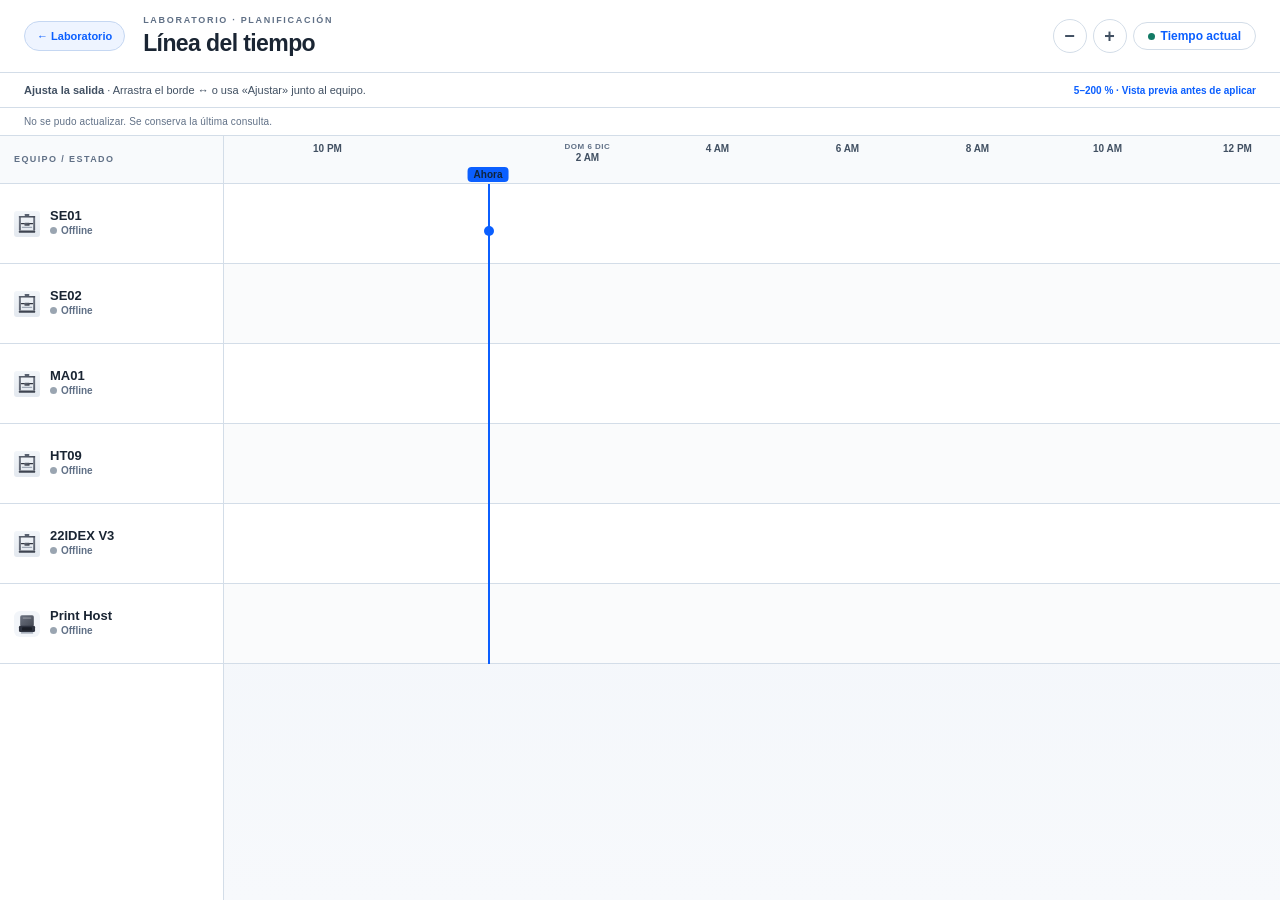
==== web/timeline.html @ 2740b469 "Publish Inmateriis lab dashboard and bounded editable print timeline" ====
<!DOCTYPE html>
<html lang="es">
<head>
  <meta charset="UTF-8">
  <meta name="viewport" content="width=device-width, initial-scale=1.0">
  <title>Timeline — Laboratorio de prototipado</title>
  <style>
    :root {
      --bg: linear-gradient(180deg,#edf2f8 0%,#f7f9fc 100%);
      --panel: #ffffff;
      --line: #d3dde8;
      --ink: #1a2533;
      --ink2: #415062;
      --ink3: #607086;
      --blue: #0b5fff;
      --green: #127a65;
      --green-bg: #e9f7f3;
      --green-border: #bfe8dd;
      --bad: #c0392b;
    }
    * { box-sizing: border-box; margin: 0; padding: 0; }
    body {
      font-family: "Segoe UI", Tahoma, sans-serif;
      background: var(--bg);
      color: var(--ink);
      height: 100dvh;
      display: flex;
      flex-direction: column;
      overflow: hidden;
    }

    /* ── HEADER ── */
    .header {
      display: flex;
      align-items: center;
      gap: 14px;
      padding: 14px 20px;
      background: var(--panel);
      border-bottom: 1px solid var(--line);
      flex-shrink: 0;
      box-shadow: 0 2px 8px rgba(23,33,43,.06);
    }
    .back-link {
      display: inline-flex; align-items: center; gap: 6px;
      font-size: 13px; font-weight: 700; color: var(--blue);
      text-decoration: none; border: 1px solid #c5d7f2;
      background: #eef4ff; border-radius: 999px; padding: 6px 12px;
      transition: background .12s;
    }
    .back-link:hover { background: #dde9ff; }
    .header-title {
      font-size: 20px; font-weight: 800; color: var(--ink); flex: 1;
    }
    .ctrl-group { display: flex; align-items: center; gap: 6px; }
    .ctrl-btn {
      display: inline-flex; align-items: center; justify-content: center;
      width: 34px; height: 34px;
      border: 1.5px solid var(--line); background: var(--panel);
      border-radius: 999px; font-size: 18px; font-weight: 700;
      color: var(--ink2); cursor: pointer; transition: background .12s, transform .1s;
      user-select: none;
    }
    .ctrl-btn:hover { background: #eef2f7; transform: scale(1.07); }
    .ctrl-btn-text {
      display: inline-flex; align-items: center; gap: 6px;
      border: 1.5px solid var(--line); background: var(--panel);
      border-radius: 999px; padding: 6px 14px; font-size: 12px;
      font-weight: 700; color: var(--blue); cursor: pointer;
      transition: background .12s;
    }
    .ctrl-btn-text:hover { background: #eef4ff; }
    .refresh-dot {
      width: 7px; height: 7px; border-radius: 50%;
      background: var(--green); display: inline-block;
      animation: pulse 2.5s ease-in-out infinite;
    }
    @keyframes pulse { 0%,100%{opacity:1} 50%{opacity:.3} }

    /* ── LAYOUT ── */
    .layout {
      display: flex;
      flex: 1;
      overflow: hidden;
    }

    /* ── SIDEBAR ── */
    .sidebar {
      width: 210px;
      flex-shrink: 0;
      border-right: 1px solid var(--line);
      background: var(--panel);
      display: flex;
      flex-direction: column;
      overflow: hidden;
    }
    .sidebar-spacer {
      height: 48px; /* same height as time-axis-header */
      border-bottom: 1px solid var(--line);
      background: #f8fafc;
      flex-shrink: 0;
    }
    .sidebar-rows {
      flex: 1;
      overflow-y: auto;
    }
    .printer-row-sidebar {
      height: 80px;
      display: flex;
      align-items: center;
      gap: 12px;
      padding: 0 16px;
      border-bottom: 1px solid var(--line);
      background: var(--panel);
    }
    .printer-icon-wrap {
      width: 42px; height: 42px; flex-shrink: 0;
      border-radius: 10px; overflow: hidden;
      background: #d8dde4;
      border: 1px solid #c4ccd6;
      display: flex; align-items: center; justify-content: center;
    }
    .printer-icon-wrap img {
      width: 100%;
      height: 100%;
      object-fit: cover;
      display: block;
      background: #e7ebf1;
    }
    .printer-icon-wrap svg { width: 42px; height: 42px; display: block; }
    .printer-info { min-width: 0; }
    .printer-name-label {
      font-size: 14px; font-weight: 800; color: var(--ink);
      white-space: nowrap; overflow: hidden; text-overflow: ellipsis;
    }
    .printer-status-label {
      font-size: 11px; font-weight: 600; color: var(--ink3);
      display: flex; align-items: center; gap: 4px; margin-top: 2px;
    }
    .status-dot {
      width: 7px; height: 7px; border-radius: 50%; flex-shrink: 0;
    }
    .dot-printing { background: var(--blue); }
    .dot-paused   { background: #f59e0b; }
    .dot-standby  { background: var(--blue); }
    .dot-complete { background: var(--green); }
    .dot-offline  { background: #9aa5b1; }
    .dot-error    { background: var(--bad); }

    /* ── TIMELINE AREA ── */
    .timeline-outer {
      flex: 1;
      overflow: hidden;
      display: flex;
      flex-direction: column;
    }
    .timeline-scroll {
      flex: 1;
      overflow-x: auto;
      overflow-y: hidden;
      position: relative;
      cursor: grab;
    }
    .timeline-scroll:active { cursor: grabbing; }
    .timeline-inner {
      position: relative;
      height: 100%;
      /* width set by JS */
    }

    /* Time axis header */
    .time-axis-header {
      height: 48px;
      position: sticky;
      top: 0;
      z-index: 10;
      background: #f8fafc;
      border-bottom: 1px solid var(--line);
      pointer-events: none;
    }
    .time-label {
      position: absolute;
      top: 0;
      transform: translateX(-50%);
      display: flex;
      flex-direction: column;
      align-items: center;
      padding-top: 6px;
    }
    .time-label-date {
      font-size: 10px; font-weight: 700; color: var(--ink3);
      text-transform: uppercase; letter-spacing: .06em;
    }
    .time-label-hour {
      font-size: 12px; font-weight: 600; color: var(--ink2); margin-top: 1px;
    }
    .time-label-now .time-label-hour {
      color: var(--blue); font-weight: 800;
    }

    /* Grid lines */
    .grid-line {
      position: absolute;
      top: 0; bottom: 0;
      width: 1px;
      background: var(--line);
      opacity: .7;
      pointer-events: none;
    }

    /* Now line */
    .now-line {
      position: absolute;
      top: 0; bottom: 0;
      width: 2px;
      background: var(--blue);
      z-index: 8;
      pointer-events: none;
    }
    .now-dot {
      position: absolute;
      top: 42px;
      left: 50%;
      transform: translateX(-50%);
      width: 10px; height: 10px;
      border-radius: 50%;
      background: var(--blue);
    }

    /* Printer rows in timeline */
    .printer-row-timeline {
      position: absolute;
      left: 0; right: 0;
      height: 80px;
      border-bottom: 1px solid var(--line);
    }
    .printer-row-timeline:nth-child(odd) { background: #fafcfe; }
    .printer-row-timeline:nth-child(even) { background: #f4f7fc; }

    /* Job blocks */
    .job-block {
      position: absolute;
      top: 10px;
      height: 60px;
      border-radius: 10px;
      padding: 6px 10px;
      overflow: hidden;
      cursor: default;
      border: 1.5px solid;
      transition: filter .1s, transform .1s;
    }
    .job-block:hover { filter: brightness(.96); transform: scaleY(1.02); z-index: 5; }
    .job-block.printing  { background: #dbeafe; border-color: #93c5fd; }
    .job-block.paused    { background: #fef3c7; border-color: #fcd34d; }
    .job-block.completed { background: var(--green-bg); border-color: var(--green-border); }
    .job-block.queued    { background: #f3f4f6; border-color: #d1d5db; }
    .job-block.error     { background: #fee2e2; border-color: #fca5a5; }
    .job-block-name {
      font-size: 12px; font-weight: 700; color: var(--ink);
      white-space: nowrap; overflow: hidden; text-overflow: ellipsis;
    }
    .job-block-meta {
      font-size: 11px; color: var(--ink3); margin-top: 2px;
      white-space: nowrap; overflow: hidden; text-overflow: ellipsis;
      display: flex; align-items: center; gap: 4px;
    }
    .job-block-dot { width: 6px; height: 6px; border-radius: 50%; flex-shrink: 0; }

    /* Loading / empty state */
    .loading-row {
      position: absolute;
      height: 80px;
      display: flex;
      align-items: center;
      padding-left: 16px;
      font-size: 12px;
      color: var(--ink3);
    }

    /* Tooltip */
    .tooltip {
      position: fixed;
      z-index: 100;
      background: #1a2533;
      color: #fff;
      border-radius: 10px;
      padding: 10px 14px;
      font-size: 12px;
      pointer-events: none;
      opacity: 0;
      transition: opacity .15s;
      max-width: 260px;
      box-shadow: 0 8px 24px rgba(0,0,0,.25);
    }
    .tooltip.visible { opacity: 1; }
    .tooltip-name { font-weight: 800; font-size: 13px; margin-bottom: 4px; }
    .tooltip-row { display: flex; justify-content: space-between; gap: 12px; margin-top: 3px; color: #c8d5e4; }

    /* Scrollbar */
    .timeline-scroll::-webkit-scrollbar { height: 6px; }
    .timeline-scroll::-webkit-scrollbar-track { background: #edf2f8; }
    .timeline-scroll::-webkit-scrollbar-thumb { background: #c5d0db; border-radius: 3px; }
    .layout,.timeline-outer,.timeline-scroll{min-width:0;min-height:0}.printer-row-timeline:nth-child(odd){background:var(--panel)}.printer-row-timeline:nth-child(even){background:color-mix(in srgb,var(--panel),var(--line) 12%)}
    .printer-eta{font-size:10px;font-weight:750;color:var(--green);margin-top:4px;line-height:1.25}
    .printer-queue{font-size:10px;color:var(--ink3);margin-top:2px}.printer-icon-wrap{width:30px;height:30px}.printer-row-sidebar{padding:0 10px;gap:8px}
    .job-eta{font-size:10px;font-weight:800;margin-top:3px;color:var(--ink2);white-space:nowrap}.job-block{cursor:pointer}.job-block:focus-visible{outline:3px solid var(--blue);outline-offset:2px}.job-block.cancelled{background:#fff0e5;border-color:#e7a57b}
    .tooltip.pinned{pointer-events:auto}.tooltip-close{display:none;margin-top:10px;border:1px solid #849aaa;background:transparent;color:white;border-radius:6px;padding:5px 12px;cursor:pointer}.tooltip.pinned .tooltip-close{display:block}.tooltip-name{overflow-wrap:anywhere}.tooltip{max-width:280px}
    .timeline-scroll{overflow-y:auto}.sidebar-rows{scrollbar-width:none}.timeline-message{font-size:11px;padding:8px 16px;color:var(--ink3);background:var(--panel);border-bottom:1px solid var(--line)}
    @media(max-width:650px){.header{padding:10px;gap:8px;flex-wrap:wrap}.header-title{font-size:18px}.ctrl-group{margin-left:auto}.back-link{padding:6px 9px}.sidebar{width:158px}.printer-name-label{font-size:12px}.printer-eta{font-size:9px}.printer-icon-wrap{display:none}.tooltip.pinned{left:12px!important;right:12px;top:auto!important;bottom:20px;max-width:none}.ctrl-btn-text{padding:6px 8px;font-size:11px}}
    @media(prefers-color-scheme:dark){:root{color-scheme:dark;--bg:#101917;--panel:#18241f;--line:#304239;--ink:#e5eee9;--ink2:#c2d2c8;--ink3:#9db2a8;--blue:#90b8ff;--green:#7bdab0;--green-bg:#1b3b2b;--green-border:#3d7757;--bad:#ff9b91}.sidebar-spacer,.time-axis-header{background:#1d2b25}.back-link{background:#203451;border-color:#42618e;color:#c3d9ff}.ctrl-btn:hover,.ctrl-btn-text:hover{background:#304239}.job-block.printing{background:#213c59;border-color:#547cad}.job-block.paused{background:#4a3919;border-color:#8d702f}.job-block.queued{background:#2c3430;border-color:#57635c}.job-block.error,.job-block.cancelled{background:#4c2925;border-color:#9c5d54}.printer-icon-wrap img{background:#bcc5c0}.timeline-scroll::-webkit-scrollbar-track{background:#18241f}.timeline-scroll::-webkit-scrollbar-thumb{background:#52675b}}
  
.speed-help{padding:10px 16px;background:var(--panel);color:var(--ink2);font-size:12px;border-bottom:1px solid var(--line)}
.speed-editable{padding-right:30px}.speed-handle{position:absolute;right:0;top:0;bottom:0;width:27px;border:0;border-left:1px solid var(--blue);background:color-mix(in srgb,var(--blue),transparent 80%);color:var(--ink);font-size:18px;cursor:ew-resize;touch-action:none}.speed-handle:focus-visible{outline:3px solid var(--blue);outline-offset:-3px}
.speed-drag-tip{position:fixed;z-index:10000;bottom:24px;left:50%;transform:translateX(-50%);padding:14px 20px;background:var(--panel);color:var(--ink);border:2px solid var(--blue);border-radius:12px;box-shadow:0 8px 30px #0004;max-width:90vw}.speed-drag-tip.invalid{border-color:var(--bad)}
.speed-dialog{color:var(--ink);background:var(--panel);border:1px solid var(--line);border-radius:18px;width:min(500px,calc(100vw - 32px));padding:24px;box-shadow:0 16px 60px #0006}.speed-dialog::backdrop{background:#0008}.speed-dialog h2{margin:0 0 12px;font-size:22px}.speed-dialog p{line-height:1.5;overflow-wrap:anywhere}.speed-dialog label{font-weight:700;display:block}.speed-dialog input{display:block;width:100%;box-sizing:border-box;margin-top:8px;padding:12px;border:1px solid var(--line);border-radius:8px;color:var(--ink);background:var(--bg);font:inherit}.speed-plan{font-weight:800;color:var(--blue)}.speed-actions{display:flex;gap:12px;justify-content:flex-end;margin-top:24px}.speed-actions button{font:inherit;padding:10px 16px;border:1px solid var(--line);border-radius:9px;background:var(--bg);color:var(--ink);cursor:pointer}.speed-actions .speed-apply{background:var(--blue);color:#10243c;border-color:var(--blue);font-weight:800}.speed-actions button:disabled{opacity:.5;cursor:wait}
</style>
<link rel="stylesheet" href="./timeline-refined.css?v=20261102-3">
</head>
<body>

<!-- HEADER -->
<div class="header">
  <a class="back-link" href="./index.html">
    ← Laboratorio
  </a>
  <div class="header-title"><span class="timeline-eyebrow">LABORATORIO · PLANIFICACIÓN</span><h1>Línea del tiempo</h1></div>
  <div class="ctrl-group">
    <button class="ctrl-btn" id="btnZoomOut" title="Alejar">−</button>
    <button class="ctrl-btn" id="btnZoomIn" title="Acercar">+</button>
    <button class="ctrl-btn-text" id="btnNow">
      <span class="refresh-dot"></span>
      Tiempo actual
    </button>
  </div>
</div>

<!-- LAYOUT -->
<div class="speed-help"><span><b>Ajusta la salida</b> · Arrastra el borde ↔ o usa «Ajustar» junto al equipo.</span><span class="speed-range">5–200 % · Vista previa antes de aplicar</span></div>
<div class="timeline-message" id="timeline-message" role="status">Consultando equipos… · Pasa el mouse o toca un trabajo para ver sus detalles.</div>
<div class="layout">
  <!-- Sidebar -->
  <div class="sidebar">
    <div class="sidebar-spacer"></div>
    <div class="sidebar-rows" id="sidebarRows"></div>
  </div>

  <!-- Timeline -->
  <div class="timeline-outer">
    <div class="timeline-scroll" id="timelineScroll">
      <div class="timeline-inner" id="timelineInner">
        <!-- time axis header -->
        <div class="time-axis-header" id="timeAxisHeader"></div>
        <!-- grid lines, now-line, rows all positioned absolutely -->
        <div id="gridLines"></div>
        <div class="now-line" id="nowLine"><div class="now-dot"></div></div>
        <div id="printerRows"></div>
      </div>
    </div>
  </div>
</div>

<!-- Tooltip -->
<div class="tooltip" id="tooltip"></div>

<script src="./timeline-speed.js?v=20261103-3"></script>
<script>
  /* ────────────────────────────────────────────────
     CONFIGURACIÓN
  ──────────────────────────────────────────────── */
  const PRINTERS = [
    { id: 'SE01', ip: '192.0.2.11', name: 'SE01' },
    { id: 'SE02', ip: '192.0.2.12', name: 'SE02' },
    { id: 'MA01', ip: '192.0.2.13', name: 'MA01' },
    { id: 'INTAMSYS', ip: '192.0.2.16', name: 'HT09' },
    { id: 'IDEX', name: '22IDEX V3' },
  ];
  const PRINT_BROKER_URL = 'http://192.0.2.14:8120';
  const PRINT_HOST_DEVICE = { id: 'PrintHost', ip: '192.0.2.14', name: 'Print Host', kind: 'print_host' };

  const FETCH_TIMEOUT = 45000;
  const HISTORY_LIMIT = 10;
  const RENDER_SPAN_H = 216;      // 48h base + 1 semana adicional
  const RENDER_BEFORE_H = 24;     // incluye trabajos terminados del último día
  const REFRESH_INTERVAL = 30000; // ms

  let pixelsPerHour = 65;
  const ZOOM_STEP = 1.4;
  const ZOOM_MIN = 40;
  const ZOOM_MAX = 400;

  /* ────────────────────────────────────────────────
     ESTADO
  ──────────────────────────────────────────────── */
  // windowStartMs: timestamp del extremo izquierdo del área renderizada
  let windowStartMs = Date.now() - RENDER_BEFORE_H * 3600000;
  let printerData = [];   // [{ printer, jobs, state, currentFile }]

  /* ────────────────────────────────────────────────
     UTILS
  ──────────────────────────────────────────────── */
  function tsToX(ts) {
    return ((ts - windowStartMs) / 3600000) * pixelsPerHour;
  }

  function fmtDuration(ms) {
    const totalMin = Math.round(ms / 60000);
    if (totalMin < 60) return `${totalMin} Min`;
    const h = Math.floor(totalMin / 60);
    const m = totalMin % 60;
    return m > 0 ? `${h} H ${m} Min` : `${h} H`;
  }

  function fmtTime(ts) {
    const d = new Date(ts);
    const h = d.getHours();
    const min = d.getMinutes().toString().padStart(2,'0');
    const ampm = h >= 12 ? 'PM' : 'AM';
    const h12 = h % 12 || 12;
    return `${h12}:${min} ${ampm}`;
  }

  function fmtDate(ts) {
    const d = new Date(ts);
    const months = ['Ene','Feb','Mar','Abr','May','Jun','Jul','Ago','Sep','Oct','Nov','Dic'];
    const days = ['Dom','Lun','Mar','Mié','Jue','Vie','Sáb'];
    return `${days[d.getDay()]} ${d.getDate()} ${months[d.getMonth()]}`;
  }

  function shortName(filename) {
    return escapeHtml(filename ? filename.replace(/\.gcode$/i,'') : '—');
  }
  function escapeHtml(value) {
    return String(value ?? '').replace(/[&<>"']/g, ch => ({'&':'&amp;','<':'&lt;','>':'&gt;','"':'&quot;',"'":'&#39;'}[ch]));
  }

  const PRINTER_IMAGE_URL = './printer-reference.svg';
  const PRINT_HOST_IMAGE_URL = './label-printer.jpg';

  function printerIconSvg() {
    return `<svg viewBox="0 0 42 42" xmlns="http://www.w3.org/2000/svg">
      <defs>
        <linearGradient id="g" x1="0" x2="1" y1="0" y2="1">
          <stop offset="0" stop-color="#6c7280"/>
          <stop offset="1" stop-color="#434853"/>
        </linearGradient>
      </defs>
      <rect width="42" height="42" rx="10" fill="#f2f5f9"/>
      <rect x="10" y="7" width="22" height="18" rx="2.6" fill="url(#g)"/>
      <rect x="8" y="24" width="26" height="10" rx="2.2" fill="#2e3340"/>
      <rect x="13" y="26.2" width="16" height="5.4" rx="1.4" fill="#1a1e27"/>
      <rect x="14" y="10" width="14" height="2.8" rx="1" fill="rgba(255,255,255,.22)"/>
      <rect x="11" y="34.5" width="20" height="2" rx="1" fill="#8f98a7"/>
    </svg>`;
  }

  function printerIconMarkup(printerId) {
    const alt = `Impresora ${printerId}`;
    const fallback = `data:image/svg+xml;charset=utf-8,${encodeURIComponent(printerIconSvg())}`;
    const src = printerId.startsWith('PrintHost') ? PRINT_HOST_IMAGE_URL : PRINTER_IMAGE_URL;
    return `<img src="${src}" alt="${alt}" loading="lazy" onerror="this.onerror=null;this.src='${fallback}'">`;
  }

  /* ────────────────────────────────────────────────
     FETCH
  ──────────────────────────────────────────────── */
  async function fetchJson(url) {
    const ctrl = new AbortController();
    const timer = setTimeout(() => ctrl.abort(), FETCH_TIMEOUT);
    try {
      const r = await fetch(url, { signal: ctrl.signal });
      clearTimeout(timer);
      return r.ok ? r.json() : null;
    } catch { clearTimeout(timer); return null; }
  }

  async function getPrinterData(printer) {
    const base = `http://${printer.ip}`;
    const jobs = [];
    let state = 'offline';
    let currentFile = null;

    const [stateData, histData, queueData] = await Promise.allSettled([
      fetchJson(`${base}/printer/objects/query?print_stats&virtual_sdcard`),
      fetchJson(`${base}/server/history/list?limit=${HISTORY_LIMIT}&order=desc`),
      fetchJson(`${base}/server/job_queue/status`)
    ]);

    const now = Date.now();

    // Current job
    const sd = stateData.status === 'fulfilled' ? stateData.value : null;
    if (sd?.result?.status?.print_stats) {
      const ps = sd.result.status.print_stats;
      const vs = sd.result.status.virtual_sdcard;
      state = ps.state || 'offline';
      currentFile = ps.filename;

      if (ps.state === 'printing' || ps.state === 'paused') {
        const printDuration = (ps.print_duration || 0) * 1000;
        const progress = vs?.progress || 0;
        const startMs = now - printDuration;

        let endMs;
        if (progress > 0.01) {
          const estimatedTotal = (ps.print_duration / progress) * 1000;
          endMs = startMs + estimatedTotal;
        } else {
          endMs = now + 3600000;
        }

        jobs.push({
          filename: ps.filename,
          startMs,
          endMs,
          state: ps.state,
          isCurrent: true,
          progress: progress
        });
      }
    }

    // History
    const hd = histData.status === 'fulfilled' ? histData.value : null;
    if (hd?.result?.jobs) {
      for (const j of hd.result.jobs) {
        if (j.status === 'completed' && j.start_time && j.end_time) {
          jobs.push({
            filename: j.filename,
            startMs: j.start_time * 1000,
            endMs: j.end_time * 1000,
            state: 'completed',
            isCurrent: false
          });
        }
      }
    }

    // Queue
    const qd = queueData.status === 'fulfilled' ? queueData.value : null;
    if (qd?.result?.queued_jobs?.length) {
      let nextStart = jobs.find(j => j.isCurrent)?.endMs || now;
      for (const qj of qd.result.queued_jobs) {
        // Try metadata for estimated time
        const meta = await fetchJson(`${base}/server/files/metadata?filename=${encodeURIComponent(qj.filename)}`);
        const est = (meta?.result?.estimated_time || 3600) * 1000;
        jobs.push({
          filename: qj.filename,
          startMs: nextStart,
          endMs: nextStart + est,
          state: 'queued',
          isCurrent: false
        });
        nextStart += est;
      }
    }

    return { printer, jobs, state, currentFile };
  }

  async function getPrintHostData() {
    const [healthData, printsData] = await Promise.allSettled([
      fetchJson(`${PRINT_BROKER_URL}/health?ts=${Date.now()}`),
      fetchJson(`${PRINT_BROKER_URL}/prints?ts=${Date.now()}`)
    ]);

    const state = (healthData.status === 'fulfilled' && healthData.value?.ok) ? 'standby' : 'offline';
    const events = (printsData.status === 'fulfilled' && printsData.value?.events) ? printsData.value.events : [];
    const jobs = [];

    for (const ev of events) {
      if (!ev || !ev.ts) continue;
      const startMs = Number(ev.ts) * 1000;
      const endMs = startMs + (8 * 60 * 1000);
      const printerSuffix = ev.printer ? ` [${ev.printer}]` : '';
      jobs.push({
        filename: `Etiqueta${printerSuffix} ${shortName(ev.filename || '')}`,
        startMs,
        endMs,
        state: 'completed',
        isCurrent: false,
        source: 'print_host'
      });
    }

    return { printer: PRINT_HOST_DEVICE, jobs, state, currentFile: null };
  }

  async function loadAll() {
    if(window.timelineSpeedEditing)return;
    const snapshot = await fetchJson('./api/timeline');
    if(window.timelineSpeedEditing)return;
    if (snapshot?.rows) {
      printerData = snapshot.rows;
      render();
      document.getElementById('timeline-message').textContent = 'Actualizado ' + new Date(snapshot.updated).toLocaleTimeString('es-MX') + ' · Horarios estimados, no garantizados';
    } else {
      document.getElementById('timeline-message').textContent = 'No se pudo actualizar. Se conserva la última consulta.';
    }
    return;
    /* Legacy adapters retained for reference; data now comes from the central read-only API.
    const results = await Promise.allSettled(PRINTERS.map(p => getPrinterData(p)));
    const baseRows = results.map((r, i) => {
      if (r.status === 'fulfilled') return r.value;
      return { printer: PRINTERS[i], jobs: [], state: 'offline', currentFile: null };
    });

    let phRow = { printer: PRINT_HOST_DEVICE, jobs: [], state: 'offline', currentFile: null };
    try {
      phRow = await getPrintHostData();
    } catch (_) {}

    printerData = [...baseRows, phRow];
    render();
    */
  }

  /* ────────────────────────────────────────────────
     RENDER
  ──────────────────────────────────────────────── */
  function render() {
    const now = Date.now();
    windowStartMs = now - RENDER_BEFORE_H * 3600000;
    const totalWidthPx = RENDER_SPAN_H * pixelsPerHour;
    const totalHeightPx = 48 + printerData.length * 80;

    const inner = document.getElementById('timelineInner');
    inner.style.width = `${totalWidthPx}px`;
    inner.style.height = `${totalHeightPx}px`;

    renderTimeAxis(totalWidthPx, now);
    renderGridLines(totalWidthPx, totalHeightPx, now);
    renderNowLine(totalHeightPx, now);
    renderSidebar();
    renderPrinterRows(totalWidthPx, now);

    // Scroll so "Now" is visible (~1/4 from left of viewport)
    const scroll = document.getElementById('timelineScroll');
    const nowX = tsToX(now);
    const viewW = scroll.clientWidth;
    const targetScroll = nowX - viewW * 0.25;
    if (scroll._firstRender !== false) {
      scroll.scrollLeft = Math.max(0, targetScroll);
      scroll._firstRender = false;
    }
    positionJobLabels();
  }

  function positionJobLabels(){
    const scroll=document.getElementById('timelineScroll');
    for(const content of document.querySelectorAll('.job-content')){
      const block=content.parentElement,left=parseFloat(block.style.left)||0,width=parseFloat(block.style.width)||0;
      const shift=Math.max(0,Math.min(width-70,scroll.scrollLeft-left+12));
      content.style.transform='translateX('+shift+'px)';
      content.style.width=Math.max(20,Math.min(width-shift-36,scroll.clientWidth-40))+'px';
    }
  }
  document.getElementById('timelineScroll').addEventListener('scroll',positionJobLabels,{passive:true});
  function renderTimeAxis(totalWidthPx, now) {
    const header = document.getElementById('timeAxisHeader');
    header.innerHTML = '';
    header.style.width = `${totalWidthPx}px`;

    // "Now" label
    const nowX = tsToX(now);
    const nowLabel = document.createElement('div');
    nowLabel.className = 'time-label time-label-now';
    nowLabel.style.left = `${nowX}px`;
    nowLabel.innerHTML = `<span class="time-label-hour" style="color:var(--blue)">Ahora</span>`;
    header.appendChild(nowLabel);

    // Hourly ticks — show every 2h (or 4h if zoomed out)
    const tickInterval = pixelsPerHour < 60 ? 4 : 2;
    let prevDate = '';
    const startH = Math.ceil((windowStartMs) / (tickInterval * 3600000)) * tickInterval;
    const endH = windowStartMs + RENDER_SPAN_H * 3600000;

    for (let ts = startH * 3600000; ts <= endH; ts += tickInterval * 3600000) {
      const x = tsToX(ts);
      if (Math.abs(x-nowX)<48) continue;
      const d = new Date(ts);
      const h = d.getHours();
      const hAMPM = h % 12 || 12;
      const ampm = h >= 12 ? 'PM' : 'AM';
      const dateStr = fmtDate(ts);

      const el = document.createElement('div');
      el.className = 'time-label';
      el.style.left = `${x}px`;

      let html = '';
      if (dateStr !== prevDate && h < tickInterval * 2) {
        html += `<span class="time-label-date">${dateStr}</span>`;
        prevDate = dateStr;
      } else if (dateStr !== prevDate) {
        html += `<span class="time-label-date">${dateStr}</span>`;
        prevDate = dateStr;
      }
      html += `<span class="time-label-hour">${hAMPM} ${ampm}</span>`;
      el.innerHTML = html;
      header.appendChild(el);
    }
  }

  function renderGridLines(totalWidthPx, totalHeightPx, now) {
    const container = document.getElementById('gridLines');
    container.innerHTML = '';

    const tickInterval = pixelsPerHour < 60 ? 4 : 2;
    const endH = windowStartMs + RENDER_SPAN_H * 3600000;
    const startH = Math.ceil(windowStartMs / (tickInterval * 3600000)) * tickInterval;

    for (let ts = startH * 3600000; ts <= endH; ts += tickInterval * 3600000) {
      const x = tsToX(ts);
      const line = document.createElement('div');
      line.className = 'grid-line';
      line.style.left = `${x}px`;
      line.style.top = '48px';
      line.style.height = `${totalHeightPx - 48}px`;
      container.appendChild(line);
    }
  }

  function renderNowLine(totalHeightPx, now) {
    const line = document.getElementById('nowLine');
    const x = tsToX(now);
    line.style.left = `${x}px`;
    line.style.top = '48px';
    line.style.height = `${totalHeightPx - 48}px`;
  }

  function renderSidebar() {
    const rows = document.getElementById('sidebarRows');
    rows.innerHTML = '';

    for (const pd of printerData) {
      const { printer, state } = pd;
      const stateLabel = {
        printing: 'Imprimiendo',
        paused: 'Pausado',
        standby: 'Listo',
        queued: 'En cola',
        complete: 'Completado',
        error: 'Error',
        offline: 'Offline'
      }[state] || state;

      const dotClass = {
        printing: 'dot-printing',
        paused: 'dot-paused',
        standby: 'dot-standby',
        complete: 'dot-complete',
        error: 'dot-error',
        offline: 'dot-offline'
      }[state] || 'dot-offline';

      const row = document.createElement('div');
      row.className = 'printer-row-sidebar';
      const current = pd.jobs.find(job => job.isCurrent);
      const finish = current ? (current.etaKnown ? 'Sale ≈ ' + fmtTime(current.endMs) + ' · ' + fmtDate(current.endMs) : 'Sin hora estimada') : '';
      row.innerHTML = `
        <div class="printer-icon-wrap">${printerIconMarkup(printer.id)}</div>
        <div class="printer-info">
          <div class="printer-name-label">${escapeHtml(printer.name || printer.id)}</div>
          <div class="printer-status-label">
            <span class="status-dot ${dotClass}"></span>
            ${stateLabel}
          </div>
          <div class="printer-eta">${finish || (pd.printer.kind==='print_host' ? escapeHtml(pd.note || '') : '')}</div>
          ${pd.unscheduledQueue ? '<div class="printer-queue">'+pd.unscheduledQueue+' en cola · sin horario</div>' : ''}
        </div>
      `;
      if(current?.speedTicket && current.state==='printing' && current.etaKnown){
        const adjust=document.createElement('button');adjust.type='button';adjust.className='speed-quick';
        adjust.textContent='Ajustar · '+current.speedPercent+' %';adjust.setAttribute('aria-label','Ajustar velocidad de '+printer.name);
        adjust.onclick=()=>window.timelineSpeedOpeners?.[printer.id]?.();row.querySelector('.printer-info').append(adjust);
      }
      rows.appendChild(row);
    }
  }

  function renderPrinterRows(totalWidthPx, now) {
    const container = document.getElementById('printerRows');
    container.innerHTML = '';
    window.timelineSpeedOpeners={};

    printerData.forEach((pd, idx) => {
      const row = document.createElement('div');
      row.className = 'printer-row-timeline';
      row.style.top = `${48 + idx * 80}px`;
      row.style.width = `${totalWidthPx}px`;

      for (const job of pd.jobs) {
        const x1 = tsToX(job.startMs);
        const x2 = tsToX(job.endMs);
        const w = Math.max(x2 - x1, 4);

        // Skip if completely out of view
        if (x2 < -200 || x1 > totalWidthPx + 200) continue;

        const block = document.createElement('div');
        block.className = `job-block ${job.state}`;
        block.tabIndex = 0;
        block.setAttribute('role', 'button');
        block.setAttribute('aria-label', `${pd.printer.id}: ${job.filename}. ${job.etaKnown === false ? 'Sin hora estimada' : 'Fin ' + fmtTime(job.endMs)}`);
        block.style.left = `${Math.max(x1, 0)}px`;
        block.style.width = `${w - (x1 < 0 ? -x1 : 0)}px`;

        const durMs = job.endMs - job.startMs;
        const stateLabel = {
          printing: 'Imprimiendo',
          paused: 'Pausado',
          completed: 'Completado',
          queued: 'En cola',
          cancelled: 'Cancelado',
          error: 'Error'
        }[job.state] || job.state;

        const finalStateLabel = (pd.printer.kind === 'print_host' && job.state === 'completed')
          ? 'Impresión registrada'
          : stateLabel;

        const dotColors = {
          printing: 'var(--blue)',
          paused: '#f59e0b',
          completed: 'var(--green)',
          queued: '#9aa5b1',
          error: 'var(--bad)'
        };

        block.innerHTML = `
          <div class="job-block-name">${shortName(job.filename)}</div>
          <div class="job-block-meta">
            <span class="job-block-dot" style="background:${dotColors[job.state]||'#9aa5b1'}"></span>
            ${job.eventOnly ? 'Registro · duración no disponible' : finalStateLabel+' &nbsp; '+fmtDuration(durMs)}
          </div>
        `;
        if (job.isCurrent || job.state === 'queued') {
          const eta = document.createElement('div'); eta.className = 'job-eta';
          eta.textContent = job.etaKnown === false ? 'Sin hora estimada' : 'Salida ≈ ' + fmtTime(job.endMs) + ' · ' + fmtDate(job.endMs);
          if(job.speedPercent)eta.textContent+=' · '+Math.round(job.speedPercent*100)/100+' %';
          block.append(eta);
        }

        const content=document.createElement('div');content.className='job-content';
        while(block.firstChild)content.append(block.firstChild);block.append(content);
        // Tooltip
        block.addEventListener('mouseenter', (e) => showTooltip(e, job, pd.printer));
        block.addEventListener('mousemove', (e) => moveTooltip(e));
        block.addEventListener('mouseleave', hideTooltip);
        const openDetails = event => {
          event.stopPropagation();
          const rect = block.getBoundingClientRect();
          showTooltip({clientX: Math.max(10,Math.min(rect.left,window.innerWidth-285)), clientY:rect.top}, job, pd.printer);
          tooltipEl.classList.add('pinned');
        };
        block.addEventListener('click', openDetails);
        block.addEventListener('keydown', event => {if(event.key==='Enter'||event.key===' '){event.preventDefault();openDetails(event);}});

        window.attachSpeedHandle(block,job,pd);
        row.appendChild(block);
      }

      container.appendChild(row);
    });
  }

  /* ────────────────────────────────────────────────
     TOOLTIP
  ──────────────────────────────────────────────── */
  const tooltipEl = document.getElementById('tooltip');

  function showTooltip(e, job, printer) {
    const dur = job.endMs - job.startMs;
    const progress = job.progress != null ? ` · ${Math.round(job.progress * 100)}%` : '';
    tooltipEl.innerHTML = `
      <div class="tooltip-name">${shortName(job.filename)}</div>
      <div class="tooltip-row"><span>Impresora</span><span>${escapeHtml(printer.name || printer.id)}</span></div>
      <div class="tooltip-row"><span>Inicio</span><span>${fmtTime(job.startMs)}, ${fmtDate(job.startMs)}</span></div>
      <div class="tooltip-row"><span>${job.isCurrent || job.estimated ? 'Salida estimada' : 'Fin registrado'}</span><span>${job.etaKnown === false ? 'No disponible' : fmtTime(job.endMs)+', '+fmtDate(job.endMs)}</span></div>
      ${job.eventOnly ? '<div class="tooltip-row">Registro de creación · duración no disponible</div>' : '<div class="tooltip-row"><span>'+ (job.estimated ? 'Duración estimada' : 'Duración') +'</span><span>'+fmtDuration(dur)+progress+'</span></div>'}
      ${job.legacy ? '<div class="tooltip-row">Registro heredado: duración no validada</div>' : ''}
      ${job.estimated ? '<div class="tooltip-row">El horario puede cambiar durante la impresión.</div>' : ''}
      <button type="button" class="tooltip-close" onclick="this.parentElement.classList.remove('visible','pinned')">Cerrar</button>
    `;
    moveTooltip(e);
    tooltipEl.classList.add('visible');
  }

  function moveTooltip(e) {
    const tw = 270, th = 140;
    let left = e.clientX + 14;
    let top = e.clientY + 14;
    if (left + tw > window.innerWidth) left = e.clientX - tw - 14;
    if (top + th > window.innerHeight) top = e.clientY - th - 14;
    tooltipEl.style.left = `${Math.max(8,left)}px`;
    tooltipEl.style.top = `${Math.max(8,top)}px`;
  }

  function hideTooltip() {
    if (tooltipEl.classList.contains('pinned')) return;
    tooltipEl.classList.remove('visible');
  }
  document.addEventListener('keydown', event => {if(event.key==='Escape'){tooltipEl.classList.remove('visible','pinned');}});

  /* ────────────────────────────────────────────────
     CONTROLES
  ──────────────────────────────────────────────── */
  document.getElementById('btnZoomIn').addEventListener('click', () => {
    pixelsPerHour = Math.min(pixelsPerHour * ZOOM_STEP, ZOOM_MAX);
    rerender();
  });

  document.getElementById('btnZoomOut').addEventListener('click', () => {
    pixelsPerHour = Math.max(pixelsPerHour / ZOOM_STEP, ZOOM_MIN);
    rerender();
  });

  document.getElementById('btnNow').addEventListener('click', () => {
    const scroll = document.getElementById('timelineScroll');
    const nowX = tsToX(Date.now());
    const viewW = scroll.clientWidth;
    scroll.scrollTo({ left: Math.max(0, nowX - viewW * 0.25), behavior: 'smooth' });
  });

  // Scroll with mouse wheel (horizontal)
  const timelineScroll = document.getElementById('timelineScroll');
  const sidebarScroll = document.getElementById('sidebarRows');
  timelineScroll.addEventListener('scroll',()=>{sidebarScroll.scrollTop=timelineScroll.scrollTop;});
  sidebarScroll.addEventListener('scroll',()=>{timelineScroll.scrollTop=sidebarScroll.scrollTop;});
  document.getElementById('timelineScroll').addEventListener('wheel', (e) => {
    if (e.deltaY !== 0 && e.deltaX === 0) {
      e.preventDefault();
      document.getElementById('timelineScroll').scrollLeft += e.deltaY * 2;
    }
  }, { passive: false });

  // Drag to scroll
  (function() {
    const el = document.getElementById('timelineScroll');
    let isDragging = false, startX = 0, startScroll = 0;
    el.addEventListener('mousedown', (e) => {
      if (e.target.closest('.job-block')) return;
      isDragging = true; startX = e.clientX; startScroll = el.scrollLeft;
    });
    window.addEventListener('mousemove', (e) => {
      if (!isDragging) return;
      el.scrollLeft = startScroll - (e.clientX - startX);
    });
    window.addEventListener('mouseup', () => { isDragging = false; });
  })();

  function rerender() {
    if(window.timelineSpeedEditing)return;
    const scroll = document.getElementById('timelineScroll');
    const prevNowX = tsToX(Date.now());
    const prevScrollLeft = scroll.scrollLeft;
    const prevOffset = prevScrollLeft - prevNowX;

    windowStartMs = Date.now() - RENDER_BEFORE_H * 3600000;
    const totalWidthPx = RENDER_SPAN_H * pixelsPerHour;
    const totalHeightPx = 48 + printerData.length * 80;

    const inner = document.getElementById('timelineInner');
    inner.style.width = `${totalWidthPx}px`;
    inner.style.height = `${totalHeightPx}px`;

    renderTimeAxis(totalWidthPx, Date.now());
    renderGridLines(totalWidthPx, totalHeightPx, Date.now());
    renderNowLine(totalHeightPx, Date.now());
    renderPrinterRows(totalWidthPx, Date.now());

    const newNowX = tsToX(Date.now());
    scroll.scrollLeft = newNowX + prevOffset;positionJobLabels();
  }

  /* ────────────────────────────────────────────────
     INIT
  ──────────────────────────────────────────────── */
  // Render skeleton first
  (function renderSkeleton() {
    printerData = [
      ...PRINTERS.map(p => ({ printer: p, jobs: [], state: 'offline', currentFile: null })),
      { printer: PRINT_HOST_DEVICE, jobs: [], state: 'offline', currentFile: null }
    ];
    render();
  })();

  loadAll();
  setInterval(loadAll, REFRESH_INTERVAL);
</script>
</body>
</html>
---- web/timeline-refined.css ----
.header{padding:16px 24px;gap:18px;box-shadow:none}.header-title{line-height:1.1}.header-title h1{font-size:23px;font-weight:750;letter-spacing:-.6px;margin-top:5px}.timeline-eyebrow{display:block;font-size:9px;font-weight:800;letter-spacing:1.7px;color:var(--ink3)}.back-link{font-size:11px;padding:8px 12px}.speed-help{display:flex;justify-content:space-between;align-items:center;gap:14px;font-size:11px;padding:11px 24px}.speed-range{white-space:nowrap;color:var(--blue);font-size:10px;font-weight:700}.timeline-message{font-size:10px;padding:8px 24px;letter-spacing:.15px}.sidebar{width:224px}.sidebar-spacer:after{content:'EQUIPO / ESTADO';display:block;padding:18px 14px;font-size:9px;letter-spacing:1.4px;font-weight:750;color:var(--ink3)}.printer-row-sidebar{gap:10px;padding:0 14px}.printer-name-label{font-size:13px}.printer-status-label{font-size:10px}.printer-eta{font-size:9px;margin-top:3px}.printer-icon-wrap{background:transparent;border:0;border-radius:0;overflow:visible;width:26px;height:26px}.printer-icon-wrap img{object-fit:contain;background:transparent!important}.speed-quick{border:0;background:transparent;padding:3px 0 0;color:var(--blue);font-size:10px;font-weight:750;cursor:pointer;text-align:left}.speed-quick:hover{text-decoration:underline}.speed-quick:focus-visible{outline:2px solid var(--blue);outline-offset:2px}.job-block{border-radius:8px;padding:8px 12px;box-shadow:0 2px 6px #0001}.job-content{position:relative;will-change:transform;pointer-events:none}.job-block-name{font-size:11px;letter-spacing:.1px}.job-block-meta{font-size:10px}.job-eta{font-size:10px;margin-top:4px}.job-block:hover{transform:none}.time-label-now{top:24px;z-index:2}.time-label-now .time-label-hour{font-size:10px;background:var(--blue);color:#10243c!important;border-radius:4px;padding:2px 6px}.time-label-hour{font-size:10px}.time-label-date{font-size:8px}.grid-line{opacity:.35}.speed-handle{width:24px;font-size:16px}.speed-dialog{margin:auto;padding:28px;width:min(490px,calc(100vw - 28px));max-height:90dvh;overflow:auto}.speed-dialog h2{margin:6px 0 16px;font-size:26px;letter-spacing:-.6px}.speed-job{font-weight:700;font-size:13px;padding-bottom:8px}.speed-current{color:var(--ink3);font-size:11px;margin-bottom:18px}.speed-dialog label{font-size:11px;margin:12px 0}.speed-dialog input{font-size:15px;background:var(--panel)}.speed-plan{margin:16px 0;padding:13px;background:color-mix(in srgb,var(--blue),transparent 90%);border-radius:8px;font-size:14px}.speed-dialog p:not(.speed-job):not(.speed-current):not(.speed-plan){font-size:11px;color:var(--ink3)}.speed-actions button{font-size:12px}.speed-actions .speed-apply{background:#2563eb;color:#fff;border-color:#2563eb}.speed-idex-warning{padding:10px;border:1px solid var(--line);border-radius:8px}@media(max-width:650px){.header{padding:12px;gap:10px}.header-title h1{font-size:18px}.timeline-eyebrow{font-size:8px;letter-spacing:1px}.speed-help{padding:10px 12px;display:block;line-height:1.6}.speed-range{display:block}.sidebar{width:162px}.printer-row-sidebar{padding:0 10px}.printer-name-label{font-size:12px}.printer-icon-wrap{display:none}.timeline-message{padding:8px 12px}.speed-dialog{padding:20px}.ctrl-group{gap:4px}}
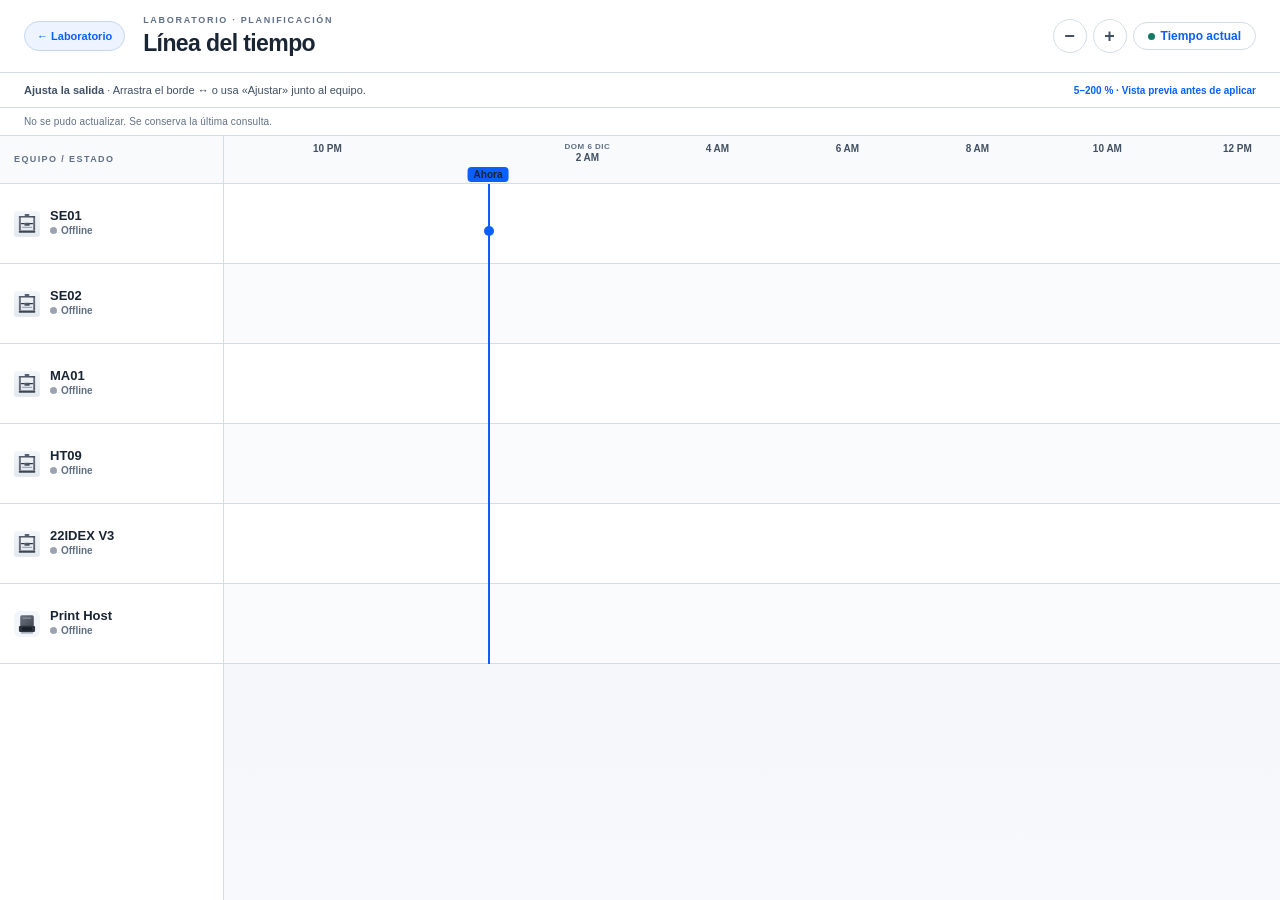
==== commit e54cd348: "Normalize source formatting" ====
--- a/web/timeline.html
+++ b/web/timeline.html
@@ -307,7 +307,7 @@
     .timeline-scroll{overflow-y:auto}.sidebar-rows{scrollbar-width:none}.timeline-message{font-size:11px;padding:8px 16px;color:var(--ink3);background:var(--panel);border-bottom:1px solid var(--line)}
     @media(max-width:650px){.header{padding:10px;gap:8px;flex-wrap:wrap}.header-title{font-size:18px}.ctrl-group{margin-left:auto}.back-link{padding:6px 9px}.sidebar{width:158px}.printer-name-label{font-size:12px}.printer-eta{font-size:9px}.printer-icon-wrap{display:none}.tooltip.pinned{left:12px!important;right:12px;top:auto!important;bottom:20px;max-width:none}.ctrl-btn-text{padding:6px 8px;font-size:11px}}
     @media(prefers-color-scheme:dark){:root{color-scheme:dark;--bg:#101917;--panel:#18241f;--line:#304239;--ink:#e5eee9;--ink2:#c2d2c8;--ink3:#9db2a8;--blue:#90b8ff;--green:#7bdab0;--green-bg:#1b3b2b;--green-border:#3d7757;--bad:#ff9b91}.sidebar-spacer,.time-axis-header{background:#1d2b25}.back-link{background:#203451;border-color:#42618e;color:#c3d9ff}.ctrl-btn:hover,.ctrl-btn-text:hover{background:#304239}.job-block.printing{background:#213c59;border-color:#547cad}.job-block.paused{background:#4a3919;border-color:#8d702f}.job-block.queued{background:#2c3430;border-color:#57635c}.job-block.error,.job-block.cancelled{background:#4c2925;border-color:#9c5d54}.printer-icon-wrap img{background:#bcc5c0}.timeline-scroll::-webkit-scrollbar-track{background:#18241f}.timeline-scroll::-webkit-scrollbar-thumb{background:#52675b}}
-  
+
 .speed-help{padding:10px 16px;background:var(--panel);color:var(--ink2);font-size:12px;border-bottom:1px solid var(--line)}
 .speed-editable{padding-right:30px}.speed-handle{position:absolute;right:0;top:0;bottom:0;width:27px;border:0;border-left:1px solid var(--blue);background:color-mix(in srgb,var(--blue),transparent 80%);color:var(--ink);font-size:18px;cursor:ew-resize;touch-action:none}.speed-handle:focus-visible{outline:3px solid var(--blue);outline-offset:-3px}
 .speed-drag-tip{position:fixed;z-index:10000;bottom:24px;left:50%;transform:translateX(-50%);padding:14px 20px;background:var(--panel);color:var(--ink);border:2px solid var(--blue);border-radius:12px;box-shadow:0 8px 30px #0004;max-width:90vw}.speed-drag-tip.invalid{border-color:var(--bad)}
